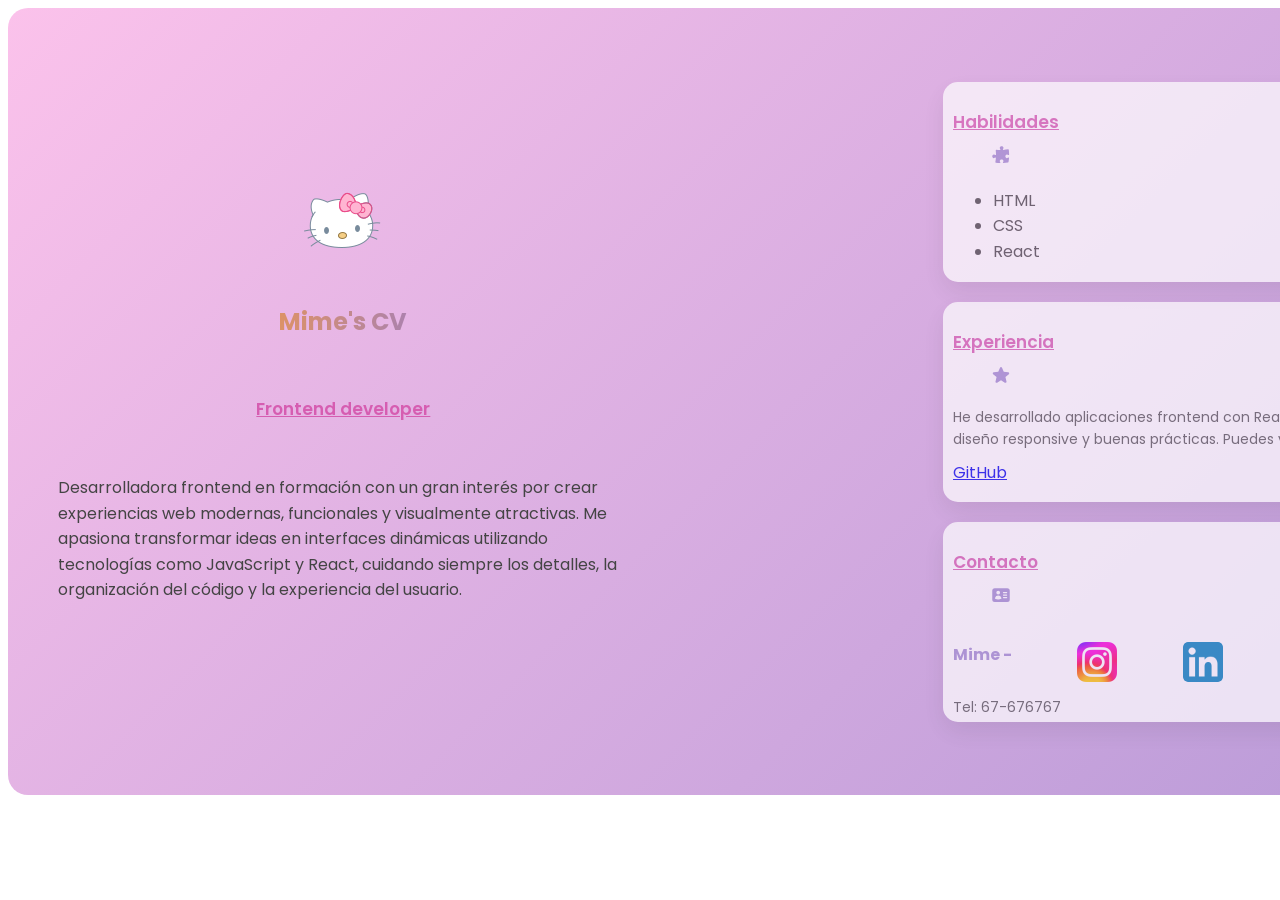
==== index.html @ eda30c3d "triger pages rebuild" ====
<!DOCTYPE html>
<html lang="en">
<head>
    <meta charset="UTF-8">
    <meta name="viewport" content="width=device-width, initial-scale=1.0">
    <link rel="stylesheet" href="style.css">
    <title>Document</title>
</head>
<body>
    <section class="container">
    <div class = "columnmain">
        <img src="/src/icons8-hello-kitty-80d.png" class = "pfp">
        <h1 class = "title">Mime's CV</h1>
        <h3 class = "subtitle"><u>Frontend developer</u></h3>
        <p class = "text">Desarrolladora frontend en formación con un gran interés por crear experiencias web modernas, funcionales y visualmente atractivas.  Me apasiona transformar ideas en interfaces dinámicas utilizando tecnologías como JavaScript y React, cuidando siempre los detalles, la organización del código y la experiencia del usuario.</p>
    </div>
    <div class = "column">

    <div class="card">
        <div class="card-content">
        <h3 class = "subtitle"><u>Habilidades</u></h3>
        <svg xmlns="http://www.w3.org/2000/svg" viewBox="0 0 24 24" fill="currentColor" class="size-6">
  <path d="M11.25 5.337c0-.355-.186-.676-.401-.959a1.647 1.647 0 0 1-.349-1.003c0-1.036 1.007-1.875 2.25-1.875S15 2.34 15 3.375c0 .369-.128.713-.349 1.003-.215.283-.401.604-.401.959 0 .332.278.598.61.578 1.91-.114 3.79-.342 5.632-.676a.75.75 0 0 1 .878.645 49.17 49.17 0 0 1 .376 5.452.657.657 0 0 1-.66.664c-.354 0-.675-.186-.958-.401a1.647 1.647 0 0 0-1.003-.349c-1.035 0-1.875 1.007-1.875 2.25s.84 2.25 1.875 2.25c.369 0 .713-.128 1.003-.349.283-.215.604-.401.959-.401.31 0 .557.262.534.571a48.774 48.774 0 0 1-.595 4.845.75.75 0 0 1-.61.61c-1.82.317-3.673.533-5.555.642a.58.58 0 0 1-.611-.581c0-.355.186-.676.401-.959.221-.29.349-.634.349-1.003 0-1.035-1.007-1.875-2.25-1.875s-2.25.84-2.25 1.875c0 .369.128.713.349 1.003.215.283.401.604.401.959a.641.641 0 0 1-.658.643 49.118 49.118 0 0 1-4.708-.36.75.75 0 0 1-.645-.878c.293-1.614.504-3.257.629-4.924A.53.53 0 0 0 5.337 15c-.355 0-.676.186-.959.401-.29.221-.634.349-1.003.349-1.036 0-1.875-1.007-1.875-2.25s.84-2.25 1.875-2.25c.369 0 .713.128 1.003.349.283.215.604.401.959.401a.656.656 0 0 0 .659-.663 47.703 47.703 0 0 0-.31-4.82.75.75 0 0 1 .83-.832c1.343.155 2.703.254 4.077.294a.64.64 0 0 0 .657-.642Z" />
</svg>
        <ul>
            <li class = "text">HTML</li>
            <li class = "text">CSS</li>
            <li class = "text">React</li>
            </ul>
        </div>
    </div>

    <div class="card">
        <div class="card-content">
        <h3 class = "subtitle"><u>Experiencia</u></h3>
        <svg xmlns="http://www.w3.org/2000/svg" viewBox="0 0 24 24" fill="currentColor" class="size-6">
  <path fill-rule="evenodd" d="M10.788 3.21c.448-1.077 1.976-1.077 2.424 0l2.082 5.006 5.404.434c1.164.093 1.636 1.545.749 2.305l-4.117 3.527 1.257 5.273c.271 1.136-.964 2.033-1.96 1.425L12 18.354 7.373 21.18c-.996.608-2.231-.29-1.96-1.425l1.257-5.273-4.117-3.527c-.887-.76-.415-2.212.749-2.305l5.404-.434 2.082-5.005Z" clip-rule="evenodd" />
</svg>

        <p class = "text">He desarrollado aplicaciones frontend con React, enfocándome en diseño responsive y buenas prácticas. Puedes ver más en mi Git.</p>
        <a href="https://github.com/mimecaes" target="_blank">GitHub</a>
        </div>
    </div>

    <div class="card">
       
        <div class="card-content">
        <h3 class = "subtitle"><u>Contacto</u></h3>
         <svg xmlns="http://www.w3.org/2000/svg" viewBox="0 0 24 24" fill="currentColor" class="size-6">
  <path fill-rule="evenodd" d="M4.5 3.75a3 3 0 0 0-3 3v10.5a3 3 0 0 0 3 3h15a3 3 0 0 0 3-3V6.75a3 3 0 0 0-3-3h-15Zm4.125 3a2.25 2.25 0 1 0 0 4.5 2.25 2.25 0 0 0 0-4.5Zm-3.873 8.703a4.126 4.126 0 0 1 7.746 0 .75.75 0 0 1-.351.92 7.47 7.47 0 0 1-3.522.877 7.47 7.47 0 0 1-3.522-.877.75.75 0 0 1-.351-.92ZM15 8.25a.75.75 0 0 0 0 1.5h3.75a.75.75 0 0 0 0-1.5H15ZM14.25 12a.75.75 0 0 1 .75-.75h3.75a.75.75 0 0 1 0 1.5H15a.75.75 0 0 1-.75-.75Zm.75 2.25a.75.75 0 0 0 0 1.5h3.75a.75.75 0 0 0 0-1.5H15Z" clip-rule="evenodd" />
</svg>

        <div class = "row">
        <span>Mime -</span>
        <img src="/src/Instagram_logo_2022.svg.png">
        <img src="/src/LinkedIn_icon.svg.png">
        <img src="/src/unnamed.webp">
        <img src="/src/github-6980894_640.webp">
        </div>
        <p class = "text">Tel: 67-676767</p>
        </div>
    </div>
    </div>
    <link href="https://fonts.googleapis.com/css2?family=Poppins:wght@400;600;700&display=swap" rel="stylesheet">
    </section>
</body>
</html>
---- style.css ----
.container {
  border-radius: 20px;

  background: linear-gradient(-45deg, #ff9a9e, #fad0c4, #a18cd1, #fbc2eb);
  background-size: 400% 400%;
  animation: gradientBG 10s ease infinite;

  display: flex;
  align-items: center;
  justify-content: center;

  width: 1425px;
  height: 787px;

  padding-left: 50px;

  display: grid;
  grid-template-columns: 1.5fr 2fr;
}

@keyframes gradientBG {
  0% { background-position: 0% 50%; }
  50% { background-position: 100% 50%; }
  100% { background-position: 0% 50%; }
}

.column {
  display: flex;
  flex-direction: column;
  justify-content: center;
  align-items: flex-end;
  padding-right: 40px;
  gap: 20px;
}

.columnmain {
  display: flex;
  flex-direction: column;
  justify-content: center;
  align-items: center;
  padding-right: 40px;
  gap: 20px;
}

.card img {
  width: 40px;
  height: 40px;
  object-fit: cover;
  border-radius: 5px;
}

.card img:hover {
  transform: scale(1.2);
  transition: transform 0.7s ease;
}

.card svg {
    width: 20%;
    height:20px;
    color: #a18cd1;
}

.card-content {
  padding: 10px;
}

.card-content h3 {
  margin-bottom: 10px;
}

.card-content p {
  font-size: 14px;
  color: #555;
  margin-bottom: 10px;
}

.card-content span {
  font-weight: bold;
  color: #a18cd1;
}

.card {
  width: 500px;
  height: 200px;
  background: white;
  border-radius: 15px;
  overflow: hidden;
  box-shadow: 0 10px 25px rgba(0, 0, 0, 0.1);
  

  opacity: 0.7;
  transition: opacity 0.4s ease, transform 0.3s ease;

  display: flex; 
  flex-direction: column;
  justify-content: left; 
  align-items: left;  
  text-align: left; 
}

.card:hover {
  opacity: 1;
  transform: translateY(-7px) translateX(-25px);
  border: 4px solid #fbc2eb;
}

.row {
    display: flex;
    justify-content: space-between;
    flex-direction: row;
    margin-top: 30px;
}

body {
  font-family: 'Poppins', sans-serif;
}

.title {
  background: linear-gradient(90deg, #dc9267, #947acf, #b24d96);
  background-size: 300% 300%;
  -webkit-background-clip: text;
  -webkit-text-fill-color: transparent;
  animation: gradientMove 6s ease infinite;
}

@keyframes gradientMove {
  0% { background-position: 0% 50%; }
  50% { background-position: 100% 50%; }
  100% { background-position: 0% 50%; }
}

.subtitle {
  font-size: 17px;
  font-weight: 600;
  color: #d65db1; 
}

.text {
  font-size: 16px;
  font-weight: 400;
  color: #444444; 
  line-height: 1.6;
}
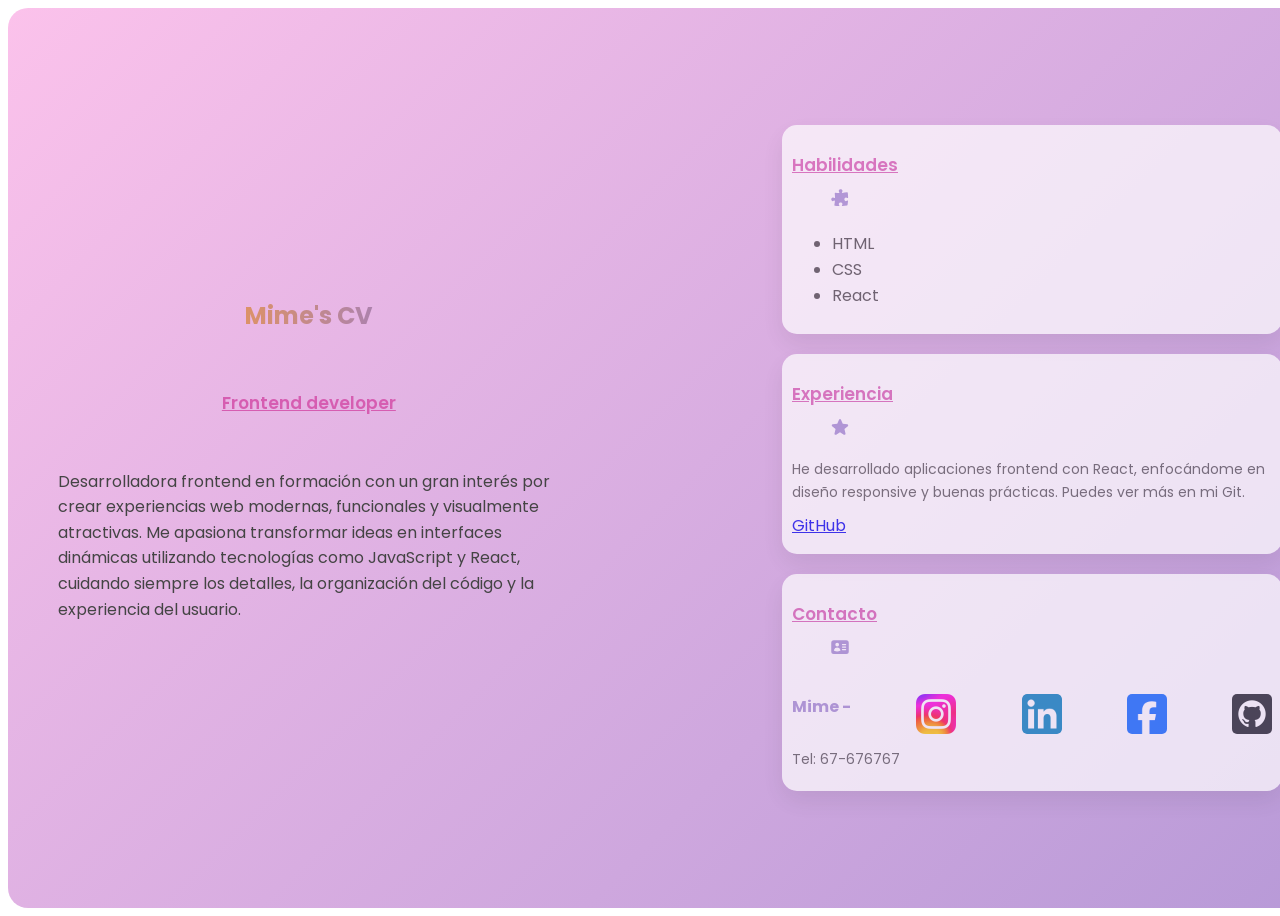
==== commit 6375199b: "update html and css" ====
--- a/index.html
+++ b/index.html
@@ -9,7 +9,6 @@
 <body>
     <section class="container">
     <div class = "columnmain">
-        <img src="/src/icons8-hello-kitty-80d.png" class = "pfp">
         <h1 class = "title">Mime's CV</h1>
         <h3 class = "subtitle"><u>Frontend developer</u></h3>
         <p class = "text">Desarrolladora frontend en formación con un gran interés por crear experiencias web modernas, funcionales y visualmente atractivas.  Me apasiona transformar ideas en interfaces dinámicas utilizando tecnologías como JavaScript y React, cuidando siempre los detalles, la organización del código y la experiencia del usuario.</p>
@@ -42,7 +41,7 @@
         </div>
     </div>
 
-    <div class="card">
+    <div class="card"> 
        
         <div class="card-content">
         <h3 class = "subtitle"><u>Contacto</u></h3>
@@ -52,10 +51,10 @@
 
         <div class = "row">
         <span>Mime -</span>
-        <img src="/src/Instagram_logo_2022.svg.png">
-        <img src="/src/LinkedIn_icon.svg.png">
-        <img src="/src/unnamed.webp">
-        <img src="/src/github-6980894_640.webp">
+        <img src="src/Instagram_logo_2022.svg.png">
+        <img src="src/LinkedIn_icon.svg.png">
+        <img src="src/unnamed.webp">
+        <img src="src/github-6980894_640.webp">
         </div>
         <p class = "text">Tel: 67-676767</p>
         </div>
--- a/style.css
+++ b/style.css
@@ -5,12 +5,12 @@
   background-size: 400% 400%;
   animation: gradientBG 10s ease infinite;
 
-  display: flex;
   align-items: center;
   justify-content: center;
 
-  width: 1425px;
-  height: 787px;
+ max-width: 1425px;
+ width: 100%;
+ min-height: 100vh;
 
   padding-left: 50px;
 
@@ -79,9 +79,11 @@
   color: #a18cd1;
 }
 
-.card {
-  width: 500px;
-  height: 200px;
+  .card {
+  width: 100%;
+  max-width: 500px;
+  min-height: 200px;
+
   background: white;
   border-radius: 15px;
   overflow: hidden;
@@ -140,4 +142,28 @@
   font-weight: 400;
   color: #444444; 
   line-height: 1.6;
+}
+
+@media (max-width: 768px){
+
+  .container{
+    grid-template-columns: 1fr;
+    padding: 20px;
+  }
+
+  .column{
+    align-items: center;
+    padding-right: 0;
+  }
+
+  .columnmain{
+    text-align: center;
+    padding-right: 0;
+  }
+
+  .row{
+    flex-wrap: wrap;
+    gap: 10px;
+  }
+
 }
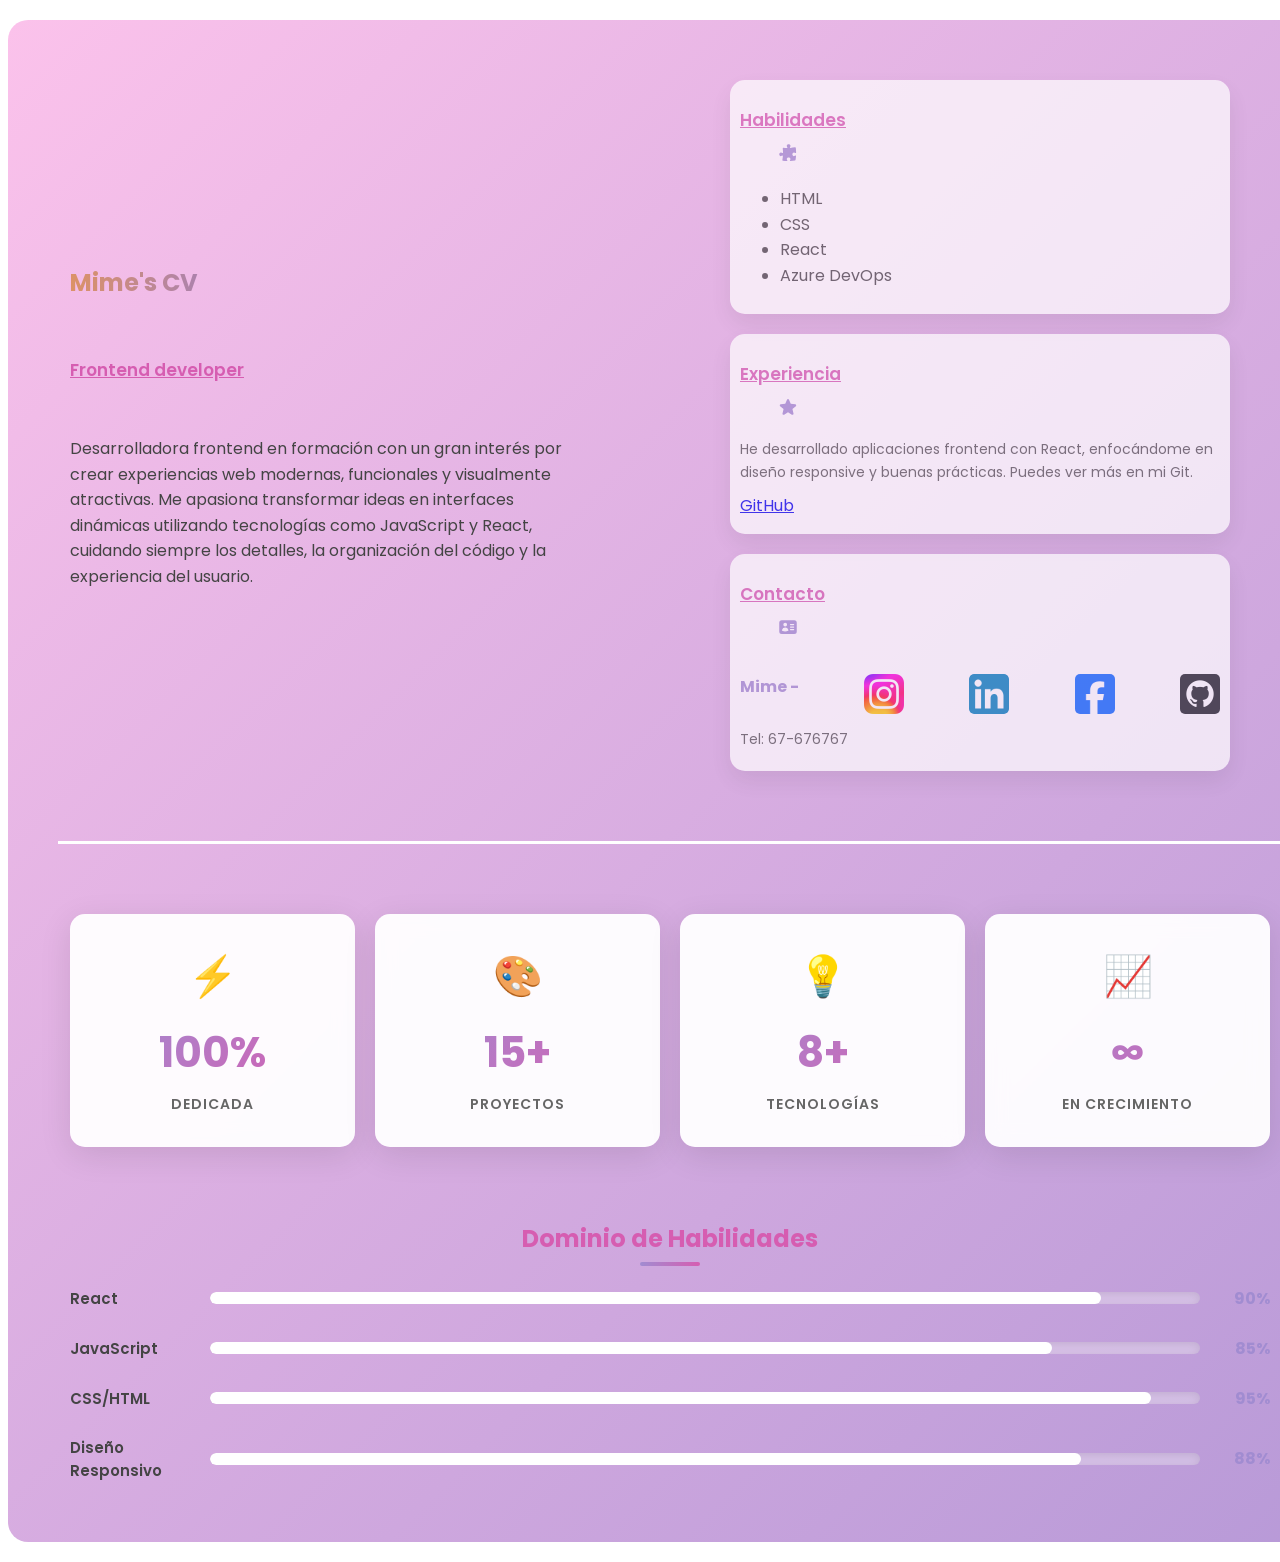
==== commit 67dcc0bc: "UPDATE html and css" ====
--- a/index.html
+++ b/index.html
@@ -8,6 +8,7 @@
 </head>
 <body>
     <section class="container">
+    <div class="main-content">
     <div class = "columnmain">
         <h1 class = "title">Mime's CV</h1>
         <h3 class = "subtitle"><u>Frontend developer</u></h3>
@@ -25,6 +26,7 @@
             <li class = "text">HTML</li>
             <li class = "text">CSS</li>
             <li class = "text">React</li>
+            <li class = "text">Azure DevOps</li>
             </ul>
         </div>
     </div>
@@ -60,6 +62,69 @@
         </div>
     </div>
     </div>
+    </div>
+
+    <div class="divider-full"></div>
+
+    <div class="showcase-container">
+        <div class="stats-section">
+            <div class="stat-item">
+                <div class="stat-icon">⚡</div>
+                <div class="stat-value">100%</div>
+                <div class="stat-label">Dedicada</div>
+            </div>
+            <div class="stat-item">
+                <div class="stat-icon">🎨</div>
+                <div class="stat-value">15+</div>
+                <div class="stat-label">Proyectos</div>
+            </div>
+            <div class="stat-item">
+                <div class="stat-icon">💡</div>
+                <div class="stat-value">8+</div>
+                <div class="stat-label">Tecnologías</div>
+            </div>
+            <div class="stat-item">
+                <div class="stat-icon">📈</div>
+                <div class="stat-value">∞</div>
+                <div class="stat-label">En Crecimiento</div>
+            </div>
+        </div>
+
+        <div class="skills-visual">
+            <h3 class="showcase-title">Dominio de Habilidades</h3>
+            <div class="skill-bar-container">
+                <div class="skill-bar-item">
+                    <div class="skill-bar-label">React</div>
+                    <div class="skill-bar-track">
+                        <div class="skill-bar-fill" style="--skill-width: 90%"></div>
+                    </div>
+                    <div class="skill-bar-percent">90%</div>
+                </div>
+                <div class="skill-bar-item">
+                    <div class="skill-bar-label">JavaScript</div>
+                    <div class="skill-bar-track">
+                        <div class="skill-bar-fill" style="--skill-width: 85%"></div>
+                    </div>
+                    <div class="skill-bar-percent">85%</div>
+                </div>
+                <div class="skill-bar-item">
+                    <div class="skill-bar-label">CSS/HTML</div>
+                    <div class="skill-bar-track">
+                        <div class="skill-bar-fill" style="--skill-width: 95%"></div>
+                    </div>
+                    <div class="skill-bar-percent">95%</div>
+                </div>
+                <div class="skill-bar-item">
+                    <div class="skill-bar-label">Diseño Responsivo</div>
+                    <div class="skill-bar-track">
+                        <div class="skill-bar-fill" style="--skill-width: 88%"></div>
+                    </div>
+                    <div class="skill-bar-percent">88%</div>
+                </div>
+            </div>
+        </div>
+    </div>
+
     <link href="https://fonts.googleapis.com/css2?family=Poppins:wght@400;600;700&display=swap" rel="stylesheet">
     </section>
 </body>
--- a/style.css
+++ b/style.css
@@ -1,21 +1,18 @@
 .container {
   border-radius: 20px;
-
   background: linear-gradient(-45deg, #ff9a9e, #fad0c4, #a18cd1, #fbc2eb);
   background-size: 400% 400%;
   animation: gradientBG 10s ease infinite;
-
   align-items: center;
   justify-content: center;
-
- max-width: 1425px;
- width: 100%;
- min-height: 100vh;
-
-  padding-left: 50px;
-
-  display: grid;
-  grid-template-columns: 1.5fr 2fr;
+  max-width: 1350px;
+  width: calc(100% - 40px);
+  min-height: auto;
+  margin: 20px auto;
+  padding: 60px 50px;
+  display: flex;
+  flex-direction: column;
+  gap: 40px;
 }
 
 @keyframes gradientBG {
@@ -24,6 +21,16 @@
   100% { background-position: 0% 50%; }
 }
 
+.main-content {
+  display: grid;
+  grid-template-columns: 1.5fr 2fr;
+  gap: 40px;
+  align-items: center;
+  width: 100%;
+  max-width: 1200px;
+  margin: 0 auto;
+}
+
 .column {
   display: flex;
   flex-direction: column;
@@ -37,8 +44,7 @@
   display: flex;
   flex-direction: column;
   justify-content: center;
-  align-items: center;
-  padding-right: 40px;
+  align-items: flex-start;
   gap: 20px;
 }
 
@@ -144,11 +150,170 @@
   line-height: 1.6;
 }
 
+.divider-full {
+  width: 100%;
+  height: 3px;
+  background: #ffffff;
+  border: none;
+  margin: 30px 0;
+  opacity: 1;
+}
+
+.showcase-container {
+  width: 100%;
+  max-width: 1200px;
+  margin: 0 auto;
+  display: flex;
+  flex-direction: column;
+  gap: 50px;
+}
+
+.stats-section {
+  display: grid;
+  grid-template-columns: repeat(4, 1fr);
+  gap: 20px;
+  width: 100%;
+}
+
+.stat-item {
+  background: rgba(255, 255, 255, 0.95);
+  backdrop-filter: blur(10px);
+  padding: 30px 20px;
+  border-radius: 15px;
+  text-align: center;
+  box-shadow: 0 8px 32px rgba(0, 0, 0, 0.1);
+  transition: all 0.4s cubic-bezier(0.34, 1.56, 0.64, 1);
+  border: 2px solid transparent;
+  position: relative;
+  overflow: hidden;
+}
+
+.stat-item::before {
+  content: '';
+  position: absolute;
+  top: 0;
+  left: -100%;
+  width: 100%;
+  height: 100%;
+  background: linear-gradient(90deg, transparent, rgba(255, 255, 255, 0.3), transparent);
+  transition: left 0.5s ease;
+}
+
+.stat-item:hover::before {
+  left: 100%;
+}
+
+.stat-item:hover {
+  transform: translateY(-12px) scale(1.05);
+  border-color: #a18cd1;
+  box-shadow: 0 16px 48px rgba(161, 140, 209, 0.3);
+}
+
+.stat-icon {
+  font-size: 40px;
+  margin-bottom: 15px;
+  display: inline-block;
+}
+
+.stat-value {
+  font-size: 42px;
+  font-weight: 700;
+  background: linear-gradient(135deg, #a18cd1, #d65db1);
+  -webkit-background-clip: text;
+  -webkit-text-fill-color: transparent;
+  background-clip: text;
+  margin-bottom: 10px;
+  display: block;
+}
+
+.stat-label {
+  font-size: 14px;
+  color: #666;
+  font-weight: 600;
+  text-transform: uppercase;
+  letter-spacing: 1px;
+}
+
+.skills-visual {
+  width: 100%;
+}
+
+.showcase-title {
+  font-size: 24px;
+  font-weight: 700;
+  color: #d65db1;
+  margin-bottom: 30px;
+  text-align: center;
+  position: relative;
+  display: inline-block;
+  width: 100%;
+}
+
+.showcase-title::after {
+  content: '';
+  position: absolute;
+  bottom: -10px;
+  left: 50%;
+  transform: translateX(-50%);
+  width: 60px;
+  height: 4px;
+  background: linear-gradient(90deg, #a18cd1, #d65db1);
+  border-radius: 2px;
+}
+
+.skill-bar-container {
+  display: flex;
+  flex-direction: column;
+  gap: 25px;
+}
+
+.skill-bar-item {
+  display: grid;
+  grid-template-columns: 120px 1fr 50px;
+  align-items: center;
+  gap: 20px;
+}
+
+.skill-bar-label {
+  font-weight: 600;
+  color: #444;
+  font-size: 15px;
+}
+
+.skill-bar-track {
+  height: 12px;
+  background: rgba(255, 255, 255, 0.35);
+  border-radius: 10px;
+  overflow: hidden;
+  box-shadow: inset 0 2px 8px rgba(0, 0, 0, 0.1);
+  position: relative;
+}
+
+.skill-bar-fill {
+  height: 100%;
+  width: var(--skill-width);
+  background: #ffffff;
+  border-radius: 10px;
+  box-shadow: none;
+}
+
+.skill-bar-percent {
+  font-weight: 700;
+  color: #a18cd1;
+  font-size: 16px;
+  text-align: right;
+}
+
 @media (max-width: 768px){
 
   .container{
+    padding: 40px 20px;
+    gap: 30px;
+  }
+
+  .main-content {
     grid-template-columns: 1fr;
-    padding: 20px;
+    gap: 20px;
   }
 
   .column{
@@ -158,6 +323,7 @@
 
   .columnmain{
     text-align: center;
+    align-items: center;
     padding-right: 0;
   }
 
@@ -166,4 +332,30 @@
     gap: 10px;
   }
 
+  .stats-section {
+    grid-template-columns: repeat(2, 1fr);
+    gap: 15px;
+  }
+
+  .stat-item {
+    padding: 20px 15px;
+  }
+
+  .stat-icon {
+    font-size: 32px;
+  }
+
+  .stat-value {
+    font-size: 32px;
+  }
+
+  .showcase-container {
+    padding: 0;
+  }
+
+  .skill-bar-item {
+    grid-template-columns: 90px 1fr 45px;
+    gap: 15px;
+  }
+
 }
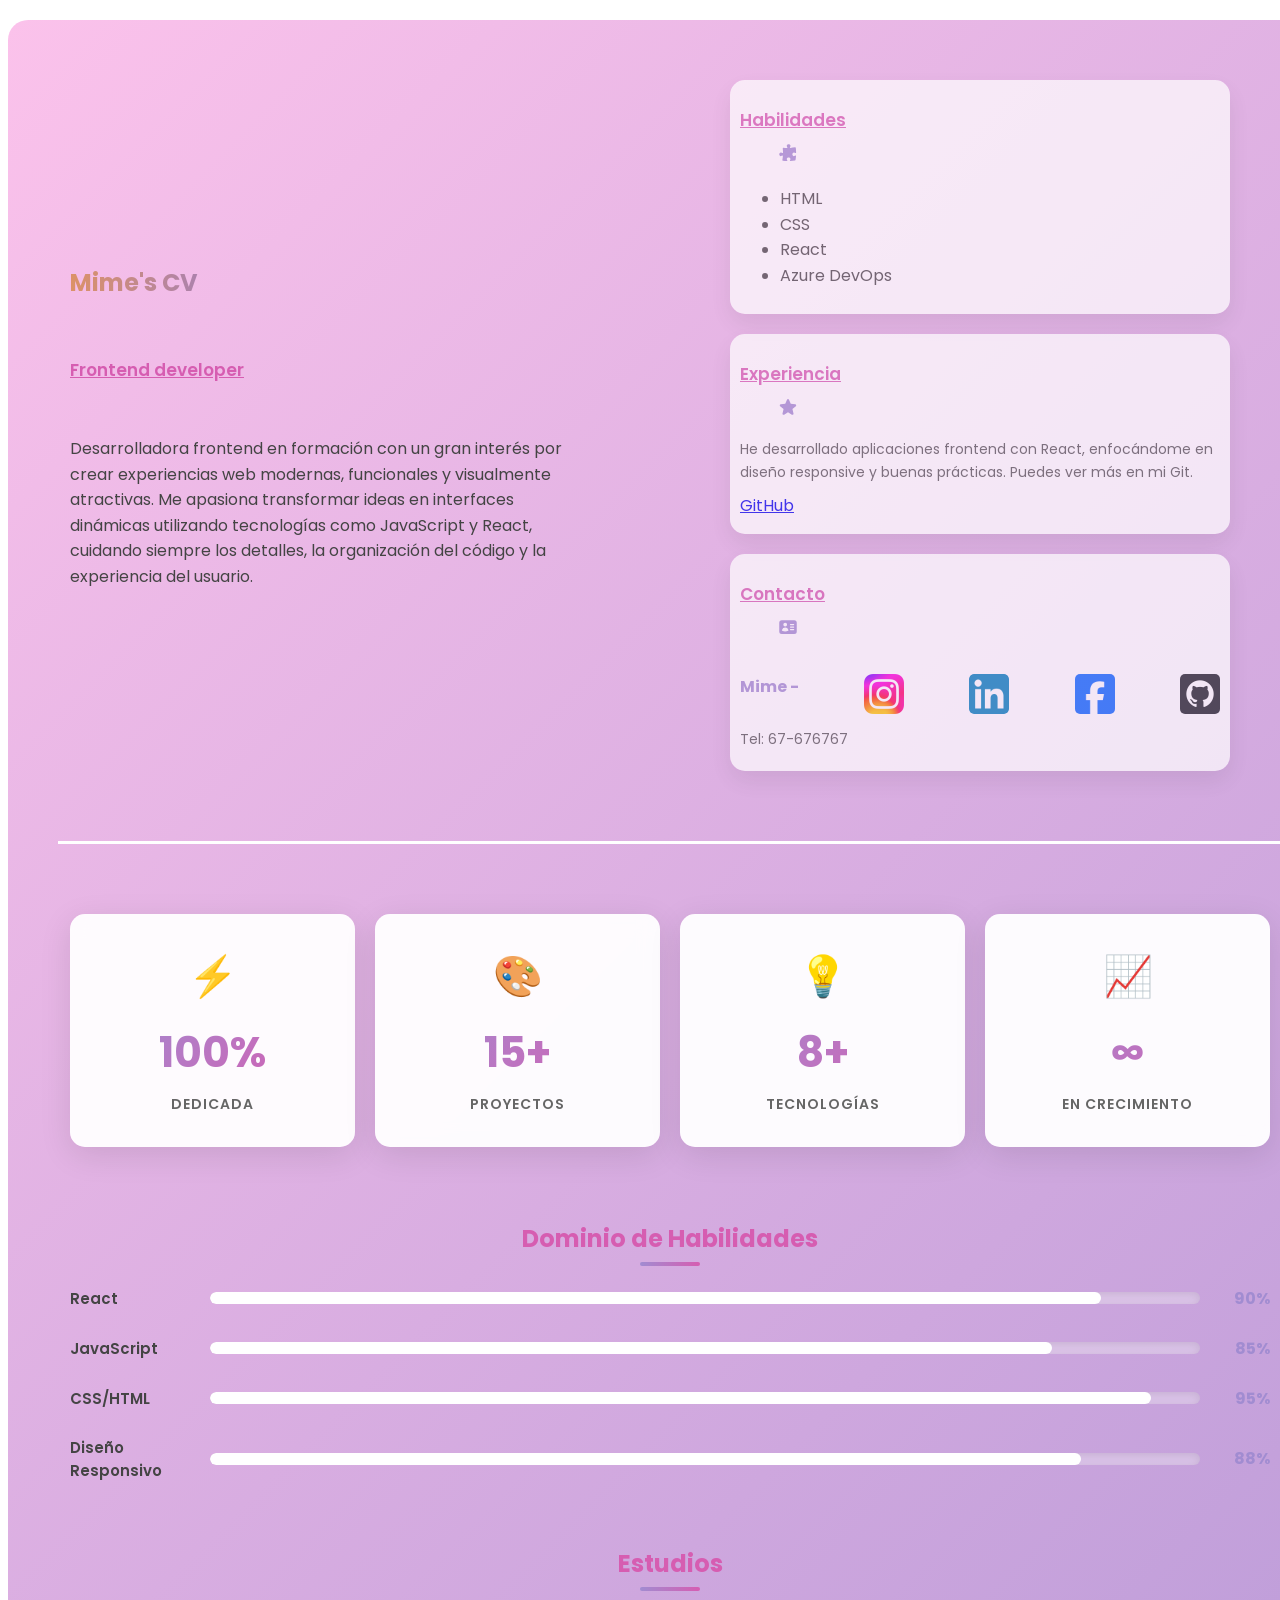
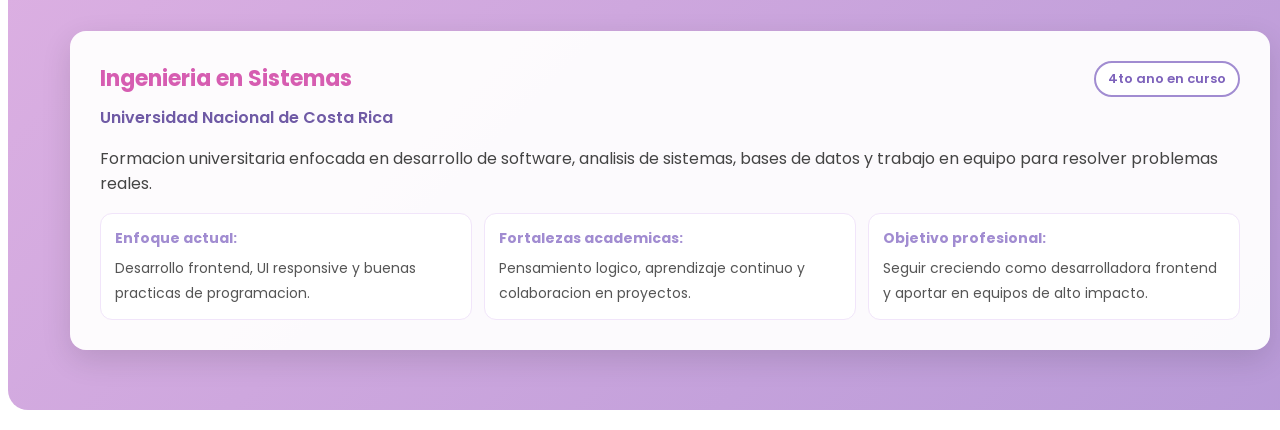
==== commit c370fab1: "Update web page" ====
--- a/index.html
+++ b/index.html
@@ -125,6 +125,34 @@
         </div>
     </div>
 
+    <div class="education-section">
+        <h3 class="showcase-title">Estudios</h3>
+
+        <div class="education-card">
+            <div class="education-header">
+                <h4>Ingenieria en Sistemas</h4>
+                <span class="education-status">4to ano en curso</span>
+            </div>
+            <p class="education-institution">Universidad Nacional de Costa Rica</p>
+            <p class="text">Formacion universitaria enfocada en desarrollo de software, analisis de sistemas, bases de datos y trabajo en equipo para resolver problemas reales.</p>
+
+            <div class="education-details">
+                <div class="education-detail-item">
+                    <strong>Enfoque actual:</strong>
+                    <span>Desarrollo frontend, UI responsive y buenas practicas de programacion.</span>
+                </div>
+                <div class="education-detail-item">
+                    <strong>Fortalezas academicas:</strong>
+                    <span>Pensamiento logico, aprendizaje continuo y colaboracion en proyectos.</span>
+                </div>
+                <div class="education-detail-item">
+                    <strong>Objetivo profesional:</strong>
+                    <span>Seguir creciendo como desarrolladora frontend y aportar en equipos de alto impacto.</span>
+                </div>
+            </div>
+        </div>
+    </div>
+
     <link href="https://fonts.googleapis.com/css2?family=Poppins:wght@400;600;700&display=swap" rel="stylesheet">
     </section>
 </body>
--- a/style.css
+++ b/style.css
@@ -127,6 +127,7 @@
   background: linear-gradient(90deg, #dc9267, #947acf, #b24d96);
   background-size: 300% 300%;
   -webkit-background-clip: text;
+  background-clip: text;
   -webkit-text-fill-color: transparent;
   animation: gradientMove 6s ease infinite;
 }
@@ -304,6 +305,88 @@
   text-align: right;
 }
 
+.education-section {
+  width: 100%;
+  max-width: 1200px;
+  margin: 0 auto;
+  display: flex;
+  flex-direction: column;
+  gap: 20px;
+}
+
+.education-card {
+  background: rgba(255, 255, 255, 0.95);
+  border-radius: 16px;
+  padding: 28px;
+  box-shadow: 0 10px 30px rgba(0, 0, 0, 0.12);
+  border: 2px solid transparent;
+  transition: transform 0.3s ease, border-color 0.3s ease;
+}
+
+.education-card:hover {
+  transform: translateY(-6px);
+  border-color: #fbc2eb;
+}
+
+.education-header {
+  display: flex;
+  justify-content: space-between;
+  align-items: center;
+  gap: 12px;
+  margin-bottom: 8px;
+}
+
+.education-header h4 {
+  margin: 0;
+  font-size: 22px;
+  color: #d65db1;
+}
+
+.education-status {
+  background: #fff;
+  border: 2px solid #a18cd1;
+  border-radius: 999px;
+  padding: 6px 12px;
+  color: #7d62bb;
+  font-weight: 600;
+  font-size: 13px;
+  white-space: nowrap;
+}
+
+.education-institution {
+  color: #6f5aa5;
+  font-weight: 600;
+  margin-top: 0;
+  margin-bottom: 12px;
+}
+
+.education-details {
+  display: grid;
+  grid-template-columns: repeat(3, 1fr);
+  gap: 12px;
+  margin-top: 16px;
+}
+
+.education-detail-item {
+  background: #ffffff;
+  border-radius: 12px;
+  padding: 14px;
+  border: 1px solid #f1e5fa;
+}
+
+.education-detail-item strong {
+  display: block;
+  color: #a18cd1;
+  margin-bottom: 6px;
+  font-size: 14px;
+}
+
+.education-detail-item span {
+  color: #555;
+  font-size: 14px;
+  line-height: 1.4;
+}
+
 @media (max-width: 768px){
 
   .container{
@@ -358,4 +441,25 @@
     gap: 15px;
   }
 
+  .education-card {
+    padding: 20px;
+  }
+
+  .education-header {
+    flex-direction: column;
+    align-items: flex-start;
+  }
+
+  .education-header h4 {
+    font-size: 20px;
+  }
+
+  .education-status {
+    font-size: 12px;
+  }
+
+  .education-details {
+    grid-template-columns: 1fr;
+  }
+
 }
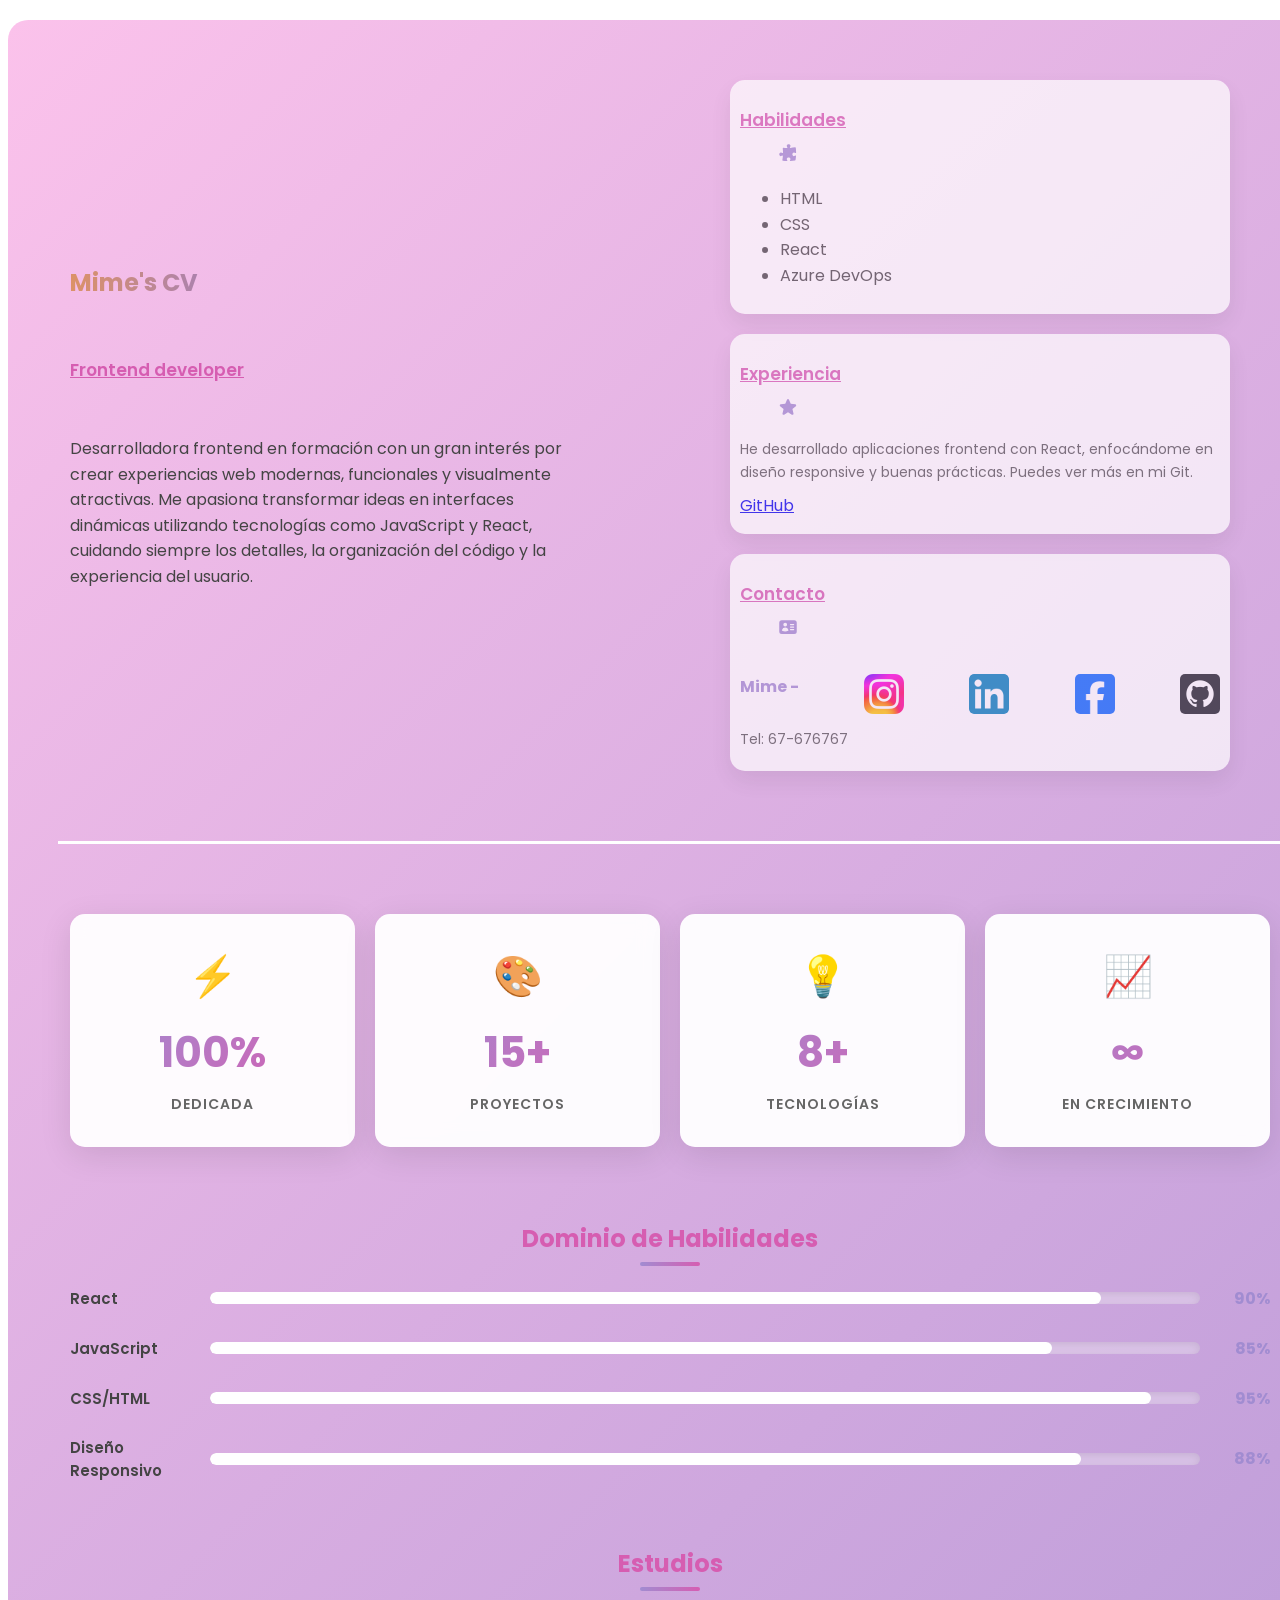
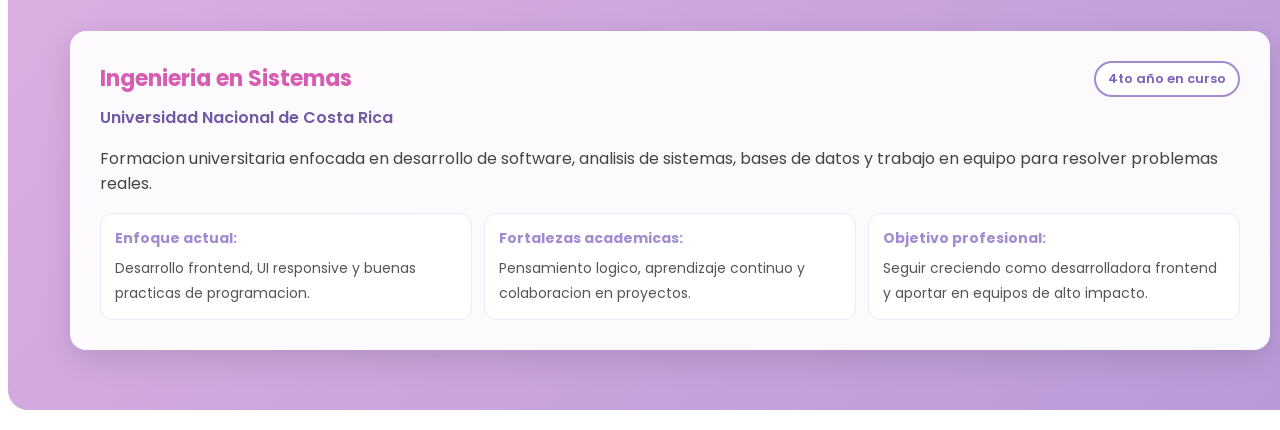
==== commit 8be23fd5: "update" ====
--- a/index.html
+++ b/index.html
@@ -131,7 +131,7 @@
         <div class="education-card">
             <div class="education-header">
                 <h4>Ingenieria en Sistemas</h4>
-                <span class="education-status">4to ano en curso</span>
+                <span class="education-status">4to año en curso</span>
             </div>
             <p class="education-institution">Universidad Nacional de Costa Rica</p>
             <p class="text">Formacion universitaria enfocada en desarrollo de software, analisis de sistemas, bases de datos y trabajo en equipo para resolver problemas reales.</p>
